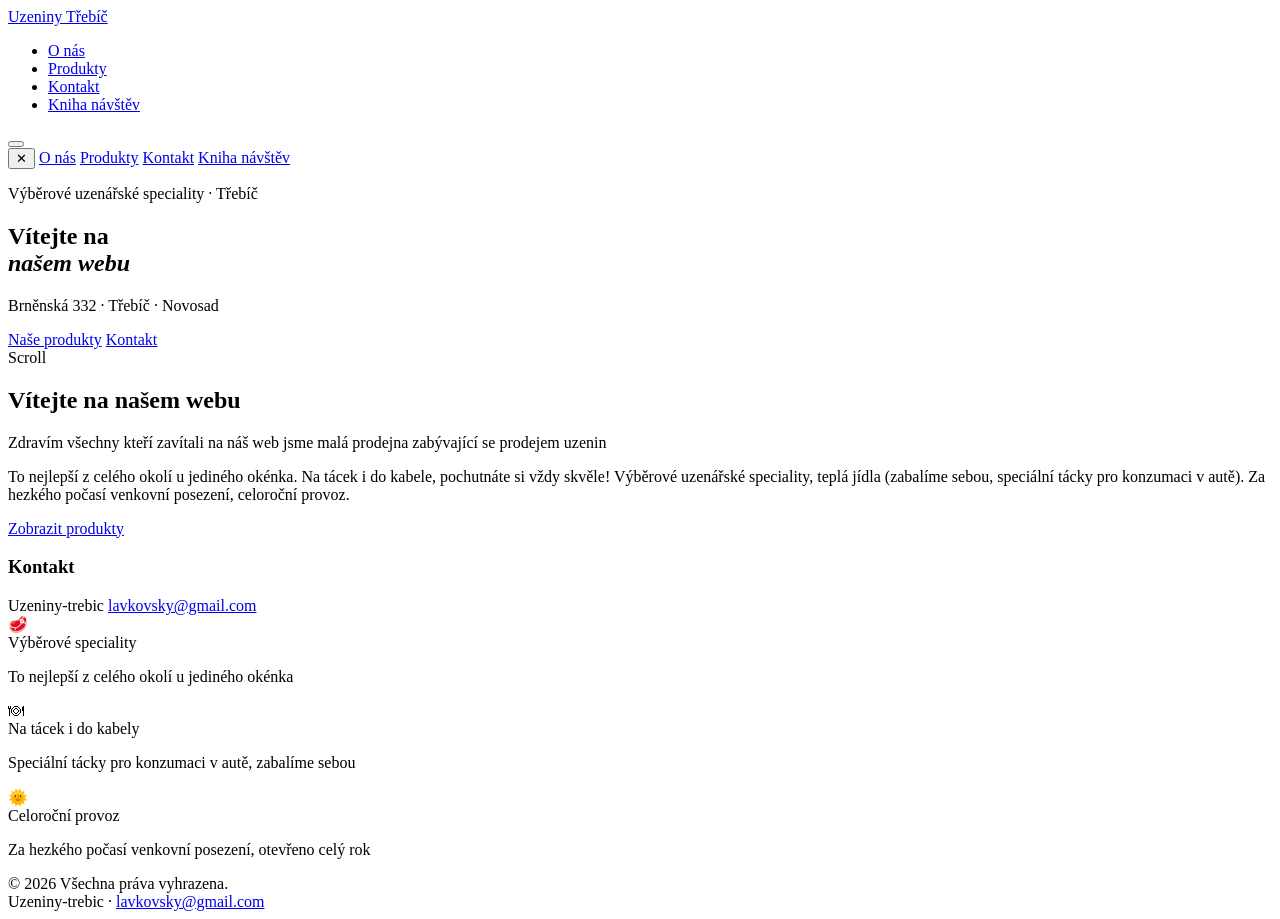
==== index.html @ b86b6256 "Add files via upload" ====
<!DOCTYPE html>
<html lang="cs">
<head>
  <meta charset="UTF-8">
  <meta name="viewport" content="width=device-width, initial-scale=1.0">
  <title>Uzeniny Třebíč – Výběrové uzenářské speciality</title>
  <meta name="description" content="Výběrové uzenářské speciality v Třebíči. Kančí, jelení, vepřové klobásy, salámy, paštiky a další. Brněnská 332, u autobazaru Novosad. Otevřeno PO–PÁ 8:45–18:30.">
  <meta name="keywords" content="uzeniny Třebíč, klobásy Třebíč, uzenářské speciality, kančí klobása, jelení klobása, salámy, Brněnská Třebíč">
  <meta name="robots" content="index, follow">
  <meta name="author" content="Uzeniny Třebíč">
  <link rel="canonical" href="https://uzeniny-trebic.cz/index.html">

  <!-- Open Graph -->
  <meta property="og:type" content="website">
  <meta property="og:title" content="Uzeniny Třebíč – Výběrové uzenářské speciality">
  <meta property="og:description" content="Výběrové uzenářské speciality v Třebíči. Kančí, jelení, vepřové klobásy, salámy, paštiky a další. Brněnská 332, u autobazaru Novosad. Otevřeno PO–PÁ 8:45–18:30.">
  <meta property="og:image" content="https://ee59ad6bb3.cbaul-cdnwnd.com/f93dec64bc5c39da0f9301e7d431adca/200000031-91f5d91f5f/avk-uzenar_stanek_VIZU%20(1)_2.jpg">
  <meta property="og:locale" content="cs_CZ">

  <!-- Schema.org strukturovaná data -->
  <script type="application/ld+json">
  {
    "@context": "https://schema.org",
    "@type": "FoodEstablishment",
    "name": "Uzeniny Třebíč",
    "description": "Výběrové uzenářské speciality v Třebíči",
    "address": {
      "@type": "PostalAddress",
      "streetAddress": "Brněnská 332",
      "addressLocality": "Třebíč",
      "addressCountry": "CZ"
    },
    "openingHours": ["Mo-Fr 08:45-18:30", "Sa 08:00-14:00"],
    "email": "lavkovsky@gmail.com",
    "image": "https://ee59ad6bb3.cbaul-cdnwnd.com/f93dec64bc5c39da0f9301e7d431adca/200000031-91f5d91f5f/avk-uzenar_stanek_VIZU%20(1)_2.jpg"
  }
  </script>
  <link rel="stylesheet" href="css/style.css">
  <link rel="stylesheet" href="css/index.css">
</head>
<body>

  <!-- NAVIGATION -->
  <nav class="navbar" id="navbar">
    <a href="index.html" class="navbar__logo">Uzeniny <span>Třebíč</span></a>
    <ul class="navbar__links">
      <li><a href="o-nas.html">O nás</a></li>
      <li><a href="produkty.html">Produkty</a></li>
      <li><a href="kontakt.html">Kontakt</a></li>
      <li><a href="kniha-navstev.html">Kniha návštěv</a></li>
    </ul>
    <button class="hamburger" id="hamburger" aria-label="Otevřít menu">
      <span></span><span></span><span></span>
    </button>
  </nav>

  <!-- MOBILE NAV -->
  <div class="mobile-nav" id="mobileNav">
    <button class="mobile-nav__close" id="mobileNavClose" aria-label="Zavřít menu">&#x2715;</button>
    <a href="o-nas.html">O nás</a>
    <a href="produkty.html">Produkty</a>
    <a href="kontakt.html">Kontakt</a>
    <a href="kniha-navstev.html">Kniha návštěv</a>
  </div>

  <!-- HERO -->
  <section class="hero hero--index">
    <div class="hero__bg"></div>
    <div class="hero__content">
      <p class="hero__eyebrow">Výběrové uzenářské speciality · Třebíč</p>
      <h1 class="hero__title">Vítejte na<br><em>našem webu</em></h1>
      <p class="hero__subtitle">Brněnská 332 · Třebíč · Novosad</p>
      <div class="hero__buttons">
        <a href="produkty.html" class="btn btn-primary">Naše produkty</a>
        <a href="kontakt.html" class="btn btn-outline">Kontakt</a>
      </div>
    </div>
    <div class="hero__scroll">
      <div class="hero__scroll-line"></div>
      <span>Scroll</span>
    </div>
  </section>

  <!-- INTRO TEXT -->
  <section class="intro-section">
    <div class="intro-grid">
      <div class="intro__main">
        <h2 class="intro__heading reveal">Vítejte na našem webu</h2>
        <p class="intro__text reveal reveal-delay-1">Zdravím všechny kteří zavítali na náš web jsme malá prodejna zabývající se prodejem uzenin</p>
        <p class="intro__text reveal reveal-delay-1">To nejlepší z celého okolí u jediného okénka. Na tácek i do kabele, pochutnáte si vždy skvěle! Výběrové uzenářské speciality, teplá jídla (zabalíme sebou, speciální tácky pro konzumaci v autě). Za hezkého počasí venkovní posezení, celoroční provoz.</p>
        <div class="divider reveal reveal-delay-2"></div>
        <a href="produkty.html" class="btn btn-primary">Zobrazit produkty</a>
      </div>

      <!-- SIDEBAR -->
      <aside class="sidebar">
        <div class="sidebar__widget">
          <h3>Kontakt</h3>
          <span class="sidebar__contact-name">Uzeniny-trebic</span>
          <a class="sidebar__contact-email" href="mailto:lavkovsky@gmail.com">lavkovsky@gmail.com</a>
        </div>
      </aside>
    </div>
  </section>

  <!-- FEATURES -->
  <section class="features-section">
    <div class="features-grid">
      <div class="feature-card reveal">
        <span class="feature-card__icon">&#x1F969;</span>
        <div class="feature-card__title">Výběrové speciality</div>
        <p class="feature-card__text">To nejlepší z celého okolí u jediného okénka</p>
      </div>
      <div class="feature-card reveal">
        <span class="feature-card__icon">&#x1F37D;</span>
        <div class="feature-card__title">Na tácek i do kabely</div>
        <p class="feature-card__text">Speciální tácky pro konzumaci v autě, zabalíme sebou</p>
      </div>
      <div class="feature-card reveal">
        <span class="feature-card__icon">&#x1F31E;</span>
        <div class="feature-card__title">Celoroční provoz</div>
        <p class="feature-card__text">Za hezkého počasí venkovní posezení, otevřeno celý rok</p>
      </div>
    </div>
  </section>

  <!-- FOOTER -->
  <footer>
    <span class="footer__copy">© 2026 Všechna práva vyhrazena.</span>
    <div class="footer__contact">
      <span class="sidebar__contact-name">Uzeniny-trebic</span> ·
      <a href="mailto:lavkovsky@gmail.com">lavkovsky@gmail.com</a>
    </div>
  </footer>

  <script>
    const navbar = document.getElementById('navbar');
    window.addEventListener('scroll', () => {
      navbar.classList.toggle('scrolled', window.scrollY > 60);
    });
    const hamburger = document.getElementById('hamburger');
    const mobileNav = document.getElementById('mobileNav');
    const mobileNavClose = document.getElementById('mobileNavClose');
    hamburger.addEventListener('click', () => mobileNav.classList.add('open'));
    mobileNavClose.addEventListener('click', () => mobileNav.classList.remove('open'));
    mobileNav.querySelectorAll('a').forEach(a => {
      a.addEventListener('click', () => mobileNav.classList.remove('open'));
    });
  </script>

  <script>
    // ---- SCROLL REVEAL ----
    const revealEls = document.querySelectorAll('.reveal');
    if (revealEls.length > 0) {
      const observer = new IntersectionObserver((entries) => {
        entries.forEach(entry => {
          if (entry.isIntersecting) {
            entry.target.classList.add('visible');
            observer.unobserve(entry.target);
          }
        });
      }, { threshold: 0.12 });
      revealEls.forEach(el => observer.observe(el));
    }
  </script>
</body>
</html>
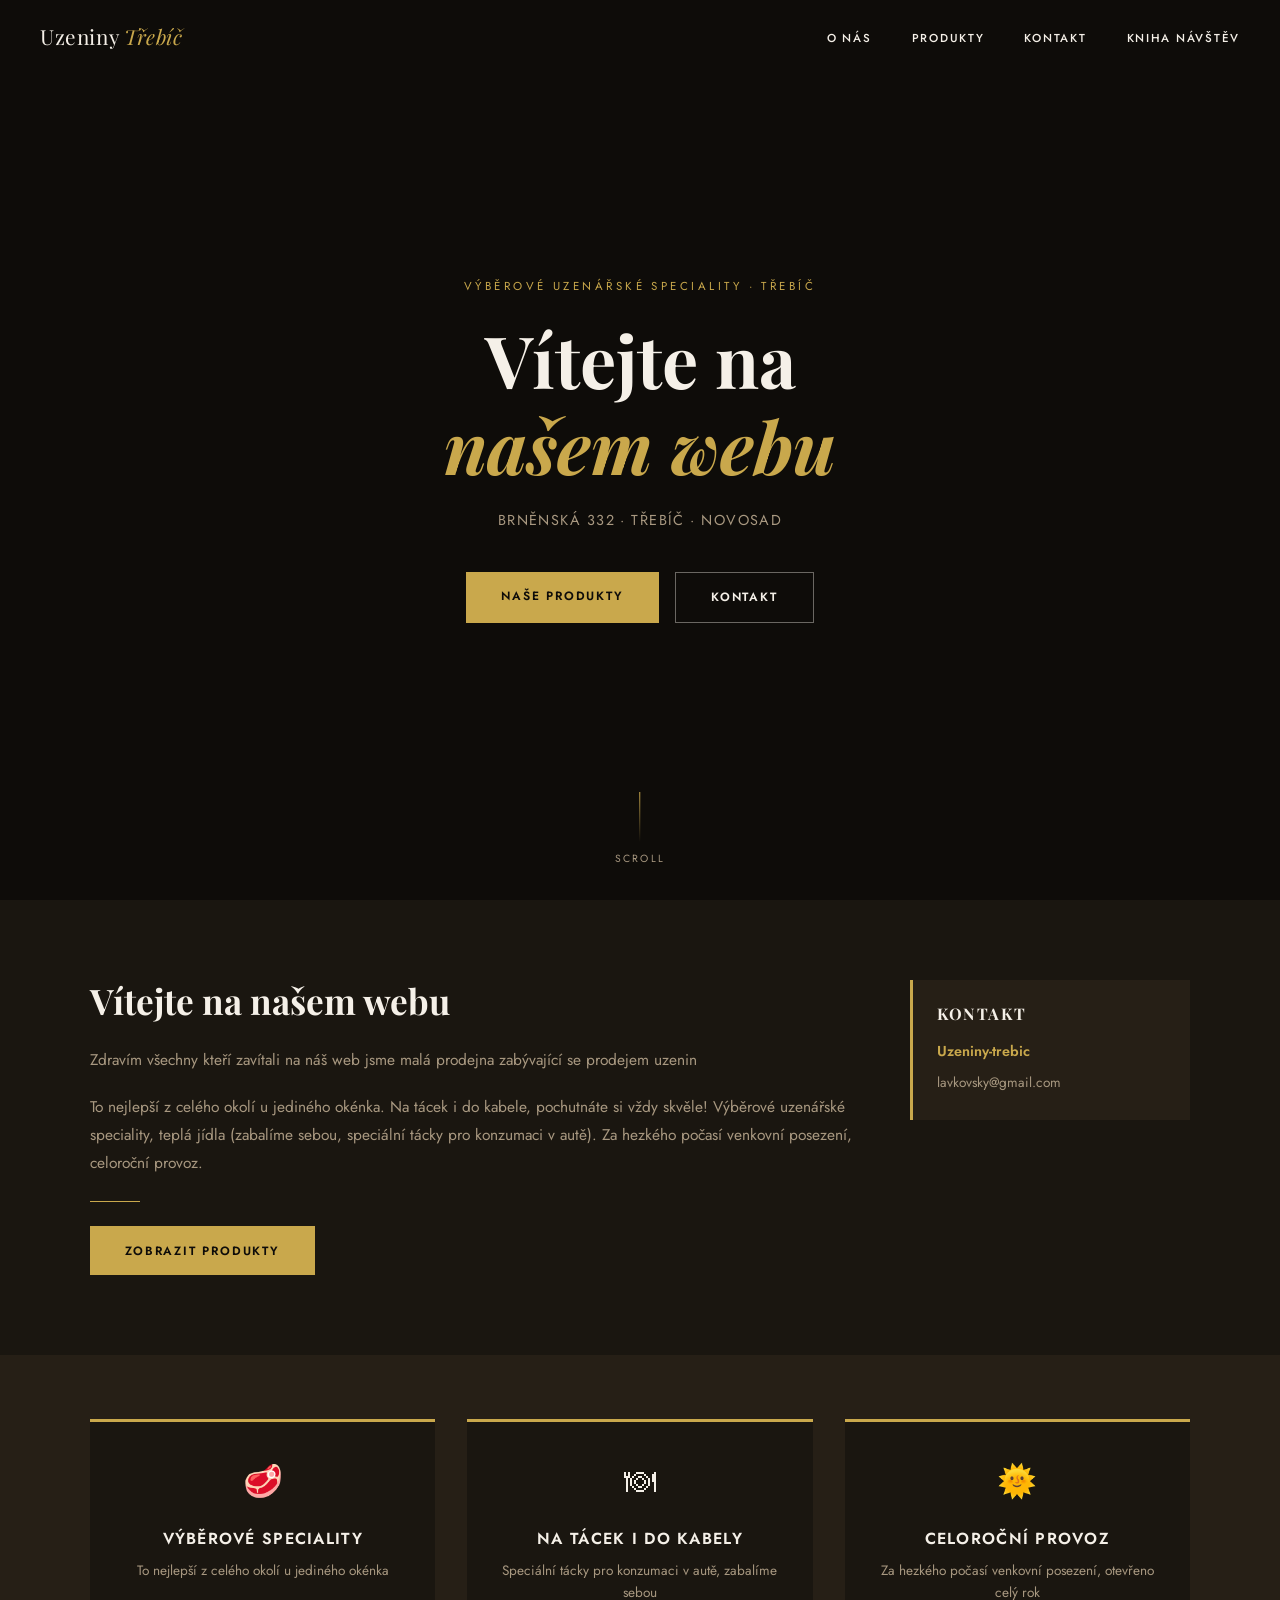
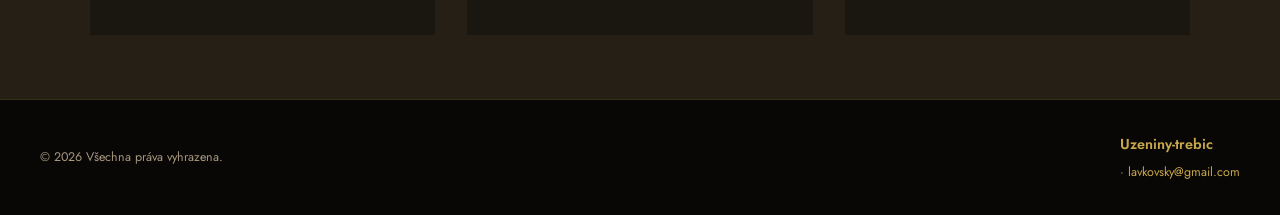
==== commit cc210373: "Add files via upload" ====
--- a/index.html
+++ b/index.html
@@ -35,8 +35,8 @@
     "image": "https://ee59ad6bb3.cbaul-cdnwnd.com/f93dec64bc5c39da0f9301e7d431adca/200000031-91f5d91f5f/avk-uzenar_stanek_VIZU%20(1)_2.jpg"
   }
   </script>
-  <link rel="stylesheet" href="css/style.css">
-  <link rel="stylesheet" href="css/index.css">
+  <link rel="stylesheet" href="style.css">
+  <link rel="stylesheet" href="index.css">
 </head>
 <body>
 
--- a/style.css
+++ b/style.css
@@ -0,0 +1,478 @@
+/* =============================================
+   VÝBĚROVÉ UZENÁŘSKÉ SPECIALITY - Společné styly
+   ============================================= */
+
+@import url('https://fonts.googleapis.com/css2?family=Jost:ital,wght@0,300;0,400;0,500;0,600;1,300;1,400&family=Playfair+Display:ital,wght@0,400;0,700;1,400;1,700&display=swap');
+
+*, *::before, *::after {
+  box-sizing: border-box;
+  margin: 0;
+  padding: 0;
+}
+
+:root {
+  --bg-dark:      #0e0c09;
+  --bg-section1:  #1a1610;
+  --bg-section2:  #261f16;
+  --bg-section3:  #1f1a12;
+  --accent:       #c9a84c;
+  --accent-hover: #e0bf6a;
+  --text-light:   #f5f0e8;
+  --text-muted:   #a89880;
+  --text-dark:    #0e0c09;
+  --border:       rgba(201,168,76,0.25);
+  --red:          #c0392b;
+}
+
+html {
+  scroll-behavior: smooth;
+}
+
+body {
+  background-color: var(--bg-dark);
+  color: var(--text-light);
+  font-family: 'Jost', sans-serif;
+  font-weight: 400;
+  line-height: 1.7;
+  overflow-x: hidden;
+}
+
+/* ---- TYPOGRAPHY ---- */
+h1, h2, h3, h4 {
+  font-family: 'Playfair Display', serif;
+  line-height: 1.2;
+}
+
+h1 { font-size: clamp(2.2rem, 5vw, 3.8rem); }
+h2 { font-size: clamp(1.8rem, 3.5vw, 2.8rem); }
+h3 { font-size: clamp(1.2rem, 2vw, 1.6rem); }
+
+p { font-size: 1rem; color: var(--text-muted); }
+
+a {
+  color: var(--accent);
+  text-decoration: none;
+  transition: color 0.3s;
+}
+a:hover { color: var(--accent-hover); }
+
+/* ---- NAVIGATION ---- */
+.navbar {
+  position: fixed;
+  top: 0;
+  left: 0;
+  right: 0;
+  z-index: 1000;
+  padding: 1.2rem 2.5rem;
+  display: flex;
+  align-items: center;
+  justify-content: space-between;
+  transition: background 0.4s, padding 0.4s;
+}
+
+.navbar.scrolled {
+  background: rgba(14, 12, 9, 0.97);
+  padding: 0.8rem 2.5rem;
+  border-bottom: 1px solid var(--border);
+}
+
+.navbar__logo {
+  font-family: 'Playfair Display', serif;
+  font-size: 1.3rem;
+  color: var(--text-light);
+  letter-spacing: 0.03em;
+}
+
+.navbar__logo span {
+  font-style: italic;
+  color: var(--accent);
+}
+
+.navbar__links {
+  display: flex;
+  align-items: center;
+  gap: 2.5rem;
+  list-style: none;
+}
+
+.navbar__links a {
+  color: var(--text-light);
+  font-size: 0.72rem;
+  font-weight: 500;
+  letter-spacing: 0.15em;
+  text-transform: uppercase;
+  transition: color 0.3s;
+}
+
+.navbar__links a:hover,
+.navbar__links a.active {
+  color: var(--accent);
+}
+
+/* Hamburger */
+.hamburger {
+  display: none;
+  flex-direction: column;
+  gap: 5px;
+  cursor: pointer;
+  background: none;
+  border: none;
+  padding: 4px;
+}
+
+.hamburger span {
+  display: block;
+  width: 26px;
+  height: 2px;
+  background: var(--text-light);
+  transition: all 0.3s;
+}
+
+/* Mobile nav */
+.mobile-nav {
+  display: none;
+  position: fixed;
+  top: 0;
+  left: 0;
+  right: 0;
+  bottom: 0;
+  background: rgba(14, 12, 9, 0.98);
+  z-index: 999;
+  flex-direction: column;
+  align-items: center;
+  justify-content: center;
+  gap: 2rem;
+}
+
+.mobile-nav.open {
+  display: flex;
+}
+
+.mobile-nav a {
+  color: var(--text-light);
+  font-size: 1.5rem;
+  font-family: 'Playfair Display', serif;
+  letter-spacing: 0.05em;
+}
+
+.mobile-nav a:hover { color: var(--accent); }
+
+.mobile-nav__close {
+  position: absolute;
+  top: 1.5rem;
+  right: 2rem;
+  background: none;
+  border: none;
+  color: var(--text-light);
+  font-size: 2rem;
+  cursor: pointer;
+}
+
+/* ---- HERO ---- */
+.hero {
+  position: relative;
+  min-height: 100vh;
+  display: flex;
+  align-items: center;
+  justify-content: center;
+  text-align: center;
+  overflow: hidden;
+}
+
+.hero__bg {
+  position: absolute;
+  inset: 0;
+  background-image: url('https://ee59ad6bb3.cbaul-cdnwnd.com/f93dec64bc5c39da0f9301e7d431adca/200000031-91f5d91f5f/avk-uzenar_stanek_VIZU%20(1)_2.jpg?ph=ee59ad6bb3');
+  background-size: cover;
+  background-position: center;
+  filter: brightness(0.35);
+  z-index: 0;
+}
+
+.hero__content {
+  position: relative;
+  z-index: 1;
+  padding: 0 1.5rem;
+  max-width: 800px;
+}
+
+.hero__eyebrow {
+  font-size: 0.72rem;
+  letter-spacing: 0.3em;
+  text-transform: uppercase;
+  color: var(--accent);
+  margin-bottom: 1.2rem;
+}
+
+.hero__title {
+  color: var(--text-light);
+  margin-bottom: 1.2rem;
+}
+
+.hero__title em {
+  font-style: italic;
+  color: var(--accent);
+}
+
+.hero__subtitle {
+  font-size: 0.9rem;
+  letter-spacing: 0.1em;
+  text-transform: uppercase;
+  color: var(--text-muted);
+  margin-bottom: 2.5rem;
+}
+
+.hero__buttons {
+  display: flex;
+  gap: 1rem;
+  justify-content: center;
+  flex-wrap: wrap;
+}
+
+.hero__scroll {
+  position: absolute;
+  bottom: 2rem;
+  left: 50%;
+  transform: translateX(-50%);
+  z-index: 1;
+  display: flex;
+  flex-direction: column;
+  align-items: center;
+  gap: 0.5rem;
+  color: var(--text-muted);
+  font-size: 0.65rem;
+  letter-spacing: 0.2em;
+  text-transform: uppercase;
+}
+
+.hero__scroll-line {
+  width: 1px;
+  height: 50px;
+  background: linear-gradient(to bottom, var(--accent), transparent);
+}
+
+/* ---- BUTTONS ---- */
+.btn {
+  display: inline-block;
+  padding: 0.9rem 2.2rem;
+  font-family: 'Jost', sans-serif;
+  font-size: 0.75rem;
+  font-weight: 600;
+  letter-spacing: 0.15em;
+  text-transform: uppercase;
+  cursor: pointer;
+  transition: all 0.3s;
+  border: none;
+}
+
+.btn-primary {
+  background: var(--accent);
+  color: var(--text-dark);
+}
+
+.btn-primary:hover {
+  background: var(--accent-hover);
+  color: var(--text-dark);
+}
+
+.btn-outline {
+  background: transparent;
+  color: var(--text-light);
+  border: 1px solid rgba(245,240,232,0.4);
+}
+
+.btn-outline:hover {
+  border-color: var(--accent);
+  color: var(--accent);
+}
+
+/* ---- SECTIONS ---- */
+.section {
+  padding: 5rem 2rem;
+}
+
+.section-dark { background: var(--bg-dark); }
+.section-1    { background: var(--bg-section1); }
+.section-2    { background: var(--bg-section2); }
+.section-3    { background: var(--bg-section3); }
+
+.container {
+  max-width: 1100px;
+  margin: 0 auto;
+}
+
+.section__label {
+  font-size: 0.7rem;
+  letter-spacing: 0.3em;
+  text-transform: uppercase;
+  color: var(--accent);
+  margin-bottom: 0.8rem;
+}
+
+.section__title {
+  color: var(--text-light);
+  margin-bottom: 2rem;
+}
+
+.section__title em {
+  font-style: italic;
+  color: var(--accent);
+}
+
+.divider {
+  width: 50px;
+  height: 1px;
+  background: var(--accent);
+  margin: 1.5rem 0;
+}
+
+/* ---- BREADCRUMB ---- */
+.breadcrumb {
+  background: var(--bg-section1);
+  padding: 5.5rem 2.5rem 1rem;
+  font-size: 0.78rem;
+  color: var(--text-muted);
+  letter-spacing: 0.05em;
+}
+
+.breadcrumb a { color: var(--text-muted); }
+.breadcrumb a:hover { color: var(--accent); }
+.breadcrumb span { color: var(--accent); }
+
+/* ---- FOOTER ---- */
+footer {
+  background: #080705;
+  padding: 2rem 2.5rem;
+  border-top: 1px solid var(--border);
+  display: flex;
+  flex-wrap: wrap;
+  align-items: center;
+  justify-content: space-between;
+  gap: 1rem;
+}
+
+.footer__copy {
+  font-size: 0.78rem;
+  color: var(--text-muted);
+}
+
+.footer__contact {
+  font-size: 0.78rem;
+  color: var(--text-muted);
+}
+
+.footer__contact a { color: var(--accent); }
+
+/* ---- SIDEBAR ---- */
+.layout-with-sidebar {
+  display: grid;
+  grid-template-columns: 1fr 280px;
+  gap: 3rem;
+  align-items: start;
+}
+
+.sidebar {
+  display: flex;
+  flex-direction: column;
+  gap: 2rem;
+}
+
+.sidebar__widget {
+  background: var(--bg-section2);
+  padding: 1.5rem;
+  border-left: 3px solid var(--accent);
+}
+
+.sidebar__widget h3 {
+  font-size: 1rem;
+  color: var(--text-light);
+  margin-bottom: 1rem;
+  text-transform: uppercase;
+  letter-spacing: 0.1em;
+}
+
+.sidebar__search {
+  display: flex;
+  flex-direction: column;
+  gap: 0.5rem;
+}
+
+.sidebar__search input {
+  background: var(--bg-dark);
+  border: 1px solid var(--border);
+  color: var(--text-light);
+  padding: 0.6rem 0.8rem;
+  font-family: 'Jost', sans-serif;
+  font-size: 0.85rem;
+  width: 100%;
+  outline: none;
+}
+
+.sidebar__search input:focus { border-color: var(--accent); }
+
+.sidebar__search .btn {
+  width: 100%;
+  text-align: center;
+  padding: 0.6rem;
+}
+
+.sidebar__contact-name {
+  color: var(--accent);
+  font-size: 0.9rem;
+  font-weight: 600;
+  display: block;
+  margin-bottom: 0.3rem;
+}
+
+.sidebar__contact-email {
+  color: var(--text-muted);
+  font-size: 0.85rem;
+}
+
+/* ---- ANIMATIONS ---- */
+@keyframes fadeUp {
+  from { opacity: 0; transform: translateY(30px); }
+  to   { opacity: 1; transform: translateY(0); }
+}
+
+.fade-up {
+  animation: fadeUp 0.7s ease forwards;
+}
+
+/* ---- RESPONSIVE ---- */
+@media (max-width: 900px) {
+  .navbar__links { display: none; }
+  .hamburger { display: flex; }
+
+  .layout-with-sidebar {
+    grid-template-columns: 1fr;
+  }
+
+  .sidebar {
+    order: -1;
+  }
+}
+
+@media (max-width: 600px) {
+  .navbar { padding: 1rem 1.2rem; }
+  .section { padding: 3.5rem 1.2rem; }
+  .hero__buttons { flex-direction: column; align-items: center; }
+  footer { flex-direction: column; text-align: center; }
+}
+
+/* ---- SCROLL REVEAL ANIMATIONS ---- */
+.reveal {
+  opacity: 0;
+  transform: translateY(40px);
+  transition: opacity 0.7s ease, transform 0.7s ease;
+}
+
+.reveal.visible {
+  opacity: 1;
+  transform: translateY(0);
+}
+
+.reveal-delay-1 { transition-delay: 0.1s; }
+.reveal-delay-2 { transition-delay: 0.2s; }
+.reveal-delay-3 { transition-delay: 0.3s; }
+.reveal-delay-4 { transition-delay: 0.4s; }
--- a/index.css
+++ b/index.css
@@ -0,0 +1,100 @@
+/* =============================================
+   INDEX - Úvodní stránka
+   ============================================= */
+
+/* Intro text box */
+.intro-section {
+  background: var(--bg-section1);
+  padding: 5rem 2rem;
+}
+
+.intro-grid {
+  display: grid;
+  grid-template-columns: 1fr 280px;
+  gap: 3rem;
+  max-width: 1100px;
+  margin: 0 auto;
+  align-items: start;
+}
+
+.intro__heading {
+  color: var(--text-light);
+  margin-bottom: 1.5rem;
+  font-size: clamp(1.6rem, 3vw, 2.2rem);
+}
+
+.intro__text {
+  color: var(--text-muted);
+  font-size: 0.97rem;
+  line-height: 1.8;
+  margin-bottom: 1.2rem;
+}
+
+.intro__text + .intro__text {
+  margin-top: 0;
+}
+
+/* Feature cards */
+.features-section {
+  background: var(--bg-section2);
+  padding: 4rem 2rem;
+}
+
+.features-grid {
+  display: grid;
+  grid-template-columns: repeat(3, 1fr);
+  gap: 2rem;
+  max-width: 1100px;
+  margin: 0 auto;
+}
+
+.feature-card {
+  background: var(--bg-section1);
+  padding: 2rem;
+  border-top: 3px solid var(--accent);
+  text-align: center;
+}
+
+.feature-card__icon {
+  font-size: 2rem;
+  margin-bottom: 1rem;
+  display: block;
+}
+
+.feature-card__title {
+  color: var(--text-light);
+  font-size: 1rem;
+  font-family: 'Jost', sans-serif;
+  font-weight: 600;
+  letter-spacing: 0.08em;
+  text-transform: uppercase;
+  margin-bottom: 0.5rem;
+}
+
+.feature-card__text {
+  color: var(--text-muted);
+  font-size: 0.85rem;
+  line-height: 1.6;
+}
+
+/* Hero specifics for index */
+.hero--index .hero__title {
+  font-size: clamp(2.5rem, 6vw, 4.5rem);
+}
+
+/* Responsive */
+@media (max-width: 900px) {
+  .intro-grid {
+    grid-template-columns: 1fr;
+  }
+
+  .features-grid {
+    grid-template-columns: 1fr;
+    gap: 1.2rem;
+  }
+}
+
+@media (max-width: 600px) {
+  .intro-section { padding: 3rem 1.2rem; }
+  .features-section { padding: 3rem 1.2rem; }
+}
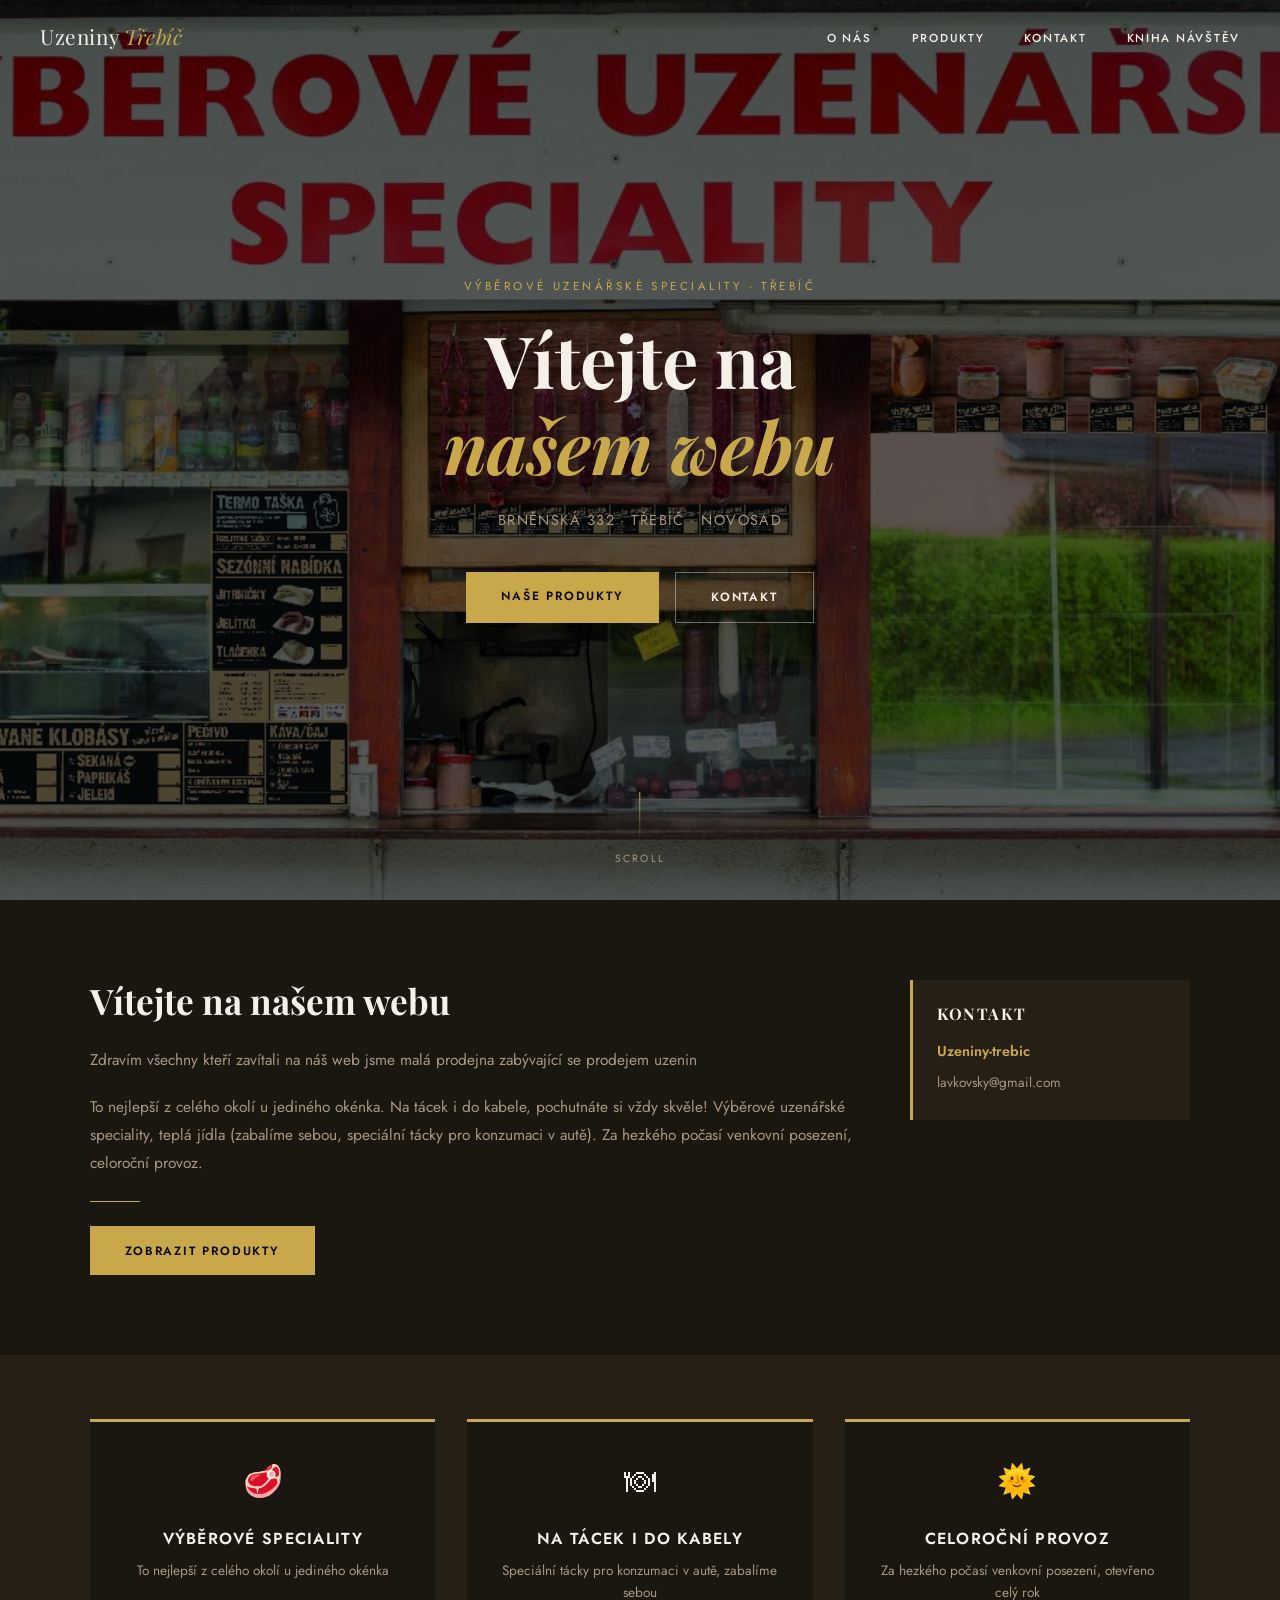
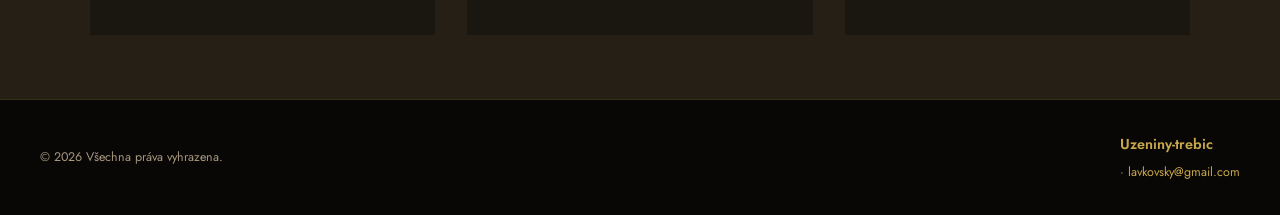
==== commit 2a0e3041: "Refactor mobile navigation toggle functionality" ====
--- a/index.html
+++ b/index.html
@@ -4,7 +4,7 @@
   <meta charset="UTF-8">
   <meta name="viewport" content="width=device-width, initial-scale=1.0">
   <title>Uzeniny Třebíč – Výběrové uzenářské speciality</title>
-  <meta name="description" content="Výběrové uzenářské speciality v Třebíči. Kančí, jelení, vepřové klobásy, salámy, paštiky a další. Brněnská 332, u autobazaru Novosad. Otevřeno PO–PÁ 8:45–18:30.">
+  <meta name="description" content="Vùběrové uzenářské speciality v Třebíči. Kančí, jelení, vepřové klobásy, salámy, paštiky a další. Brněnská 332, u autobazaru Novosad. Otevřeno PO–PÁ 8:45–18:30.">
   <meta name="keywords" content="uzeniny Třebíč, klobásy Třebíč, uzenářské speciality, kančí klobása, jelení klobása, salámy, Brněnská Třebíč">
   <meta name="robots" content="index, follow">
   <meta name="author" content="Uzeniny Třebíč">
@@ -23,7 +23,7 @@
     "@context": "https://schema.org",
     "@type": "FoodEstablishment",
     "name": "Uzeniny Třebíč",
-    "description": "Výběrové uzenářské speciality v Třebíči",
+    "description": "Vùběrové uzenářské speciality v Třebíči",
     "address": {
       "@type": "PostalAddress",
       "streetAddress": "Brněnská 332",
@@ -141,10 +141,10 @@
     const hamburger = document.getElementById('hamburger');
     const mobileNav = document.getElementById('mobileNav');
     const mobileNavClose = document.getElementById('mobileNavClose');
-    hamburger.addEventListener('click', () => mobileNav.classList.add('open'));
-    mobileNavClose.addEventListener('click', () => mobileNav.classList.remove('open'));
+    hamburger.addEventListener('click', () => { mobileNav.classList.toggle('open'); hamburger.classList.toggle('open'); });
+    mobileNavClose.addEventListener('click', () => { mobileNav.classList.remove('open'); hamburger.classList.remove('open'); });
     mobileNav.querySelectorAll('a').forEach(a => {
-      a.addEventListener('click', () => mobileNav.classList.remove('open'));
+      a.addEventListener('click', () => { mobileNav.classList.remove('open'); hamburger.classList.remove('open'); });
     });
   </script>
 
--- a/style.css
+++ b/style.css
@@ -182,7 +182,7 @@
 .hero__bg {
   position: absolute;
   inset: 0;
-  background-image: url('https://ee59ad6bb3.cbaul-cdnwnd.com/f93dec64bc5c39da0f9301e7d431adca/200000031-91f5d91f5f/avk-uzenar_stanek_VIZU%20(1)_2.jpg?ph=ee59ad6bb3');
+  background-image: url('images/avk-uzenar_stanek_VIZU (1).jpg');
   background-size: cover;
   background-position: center;
   filter: brightness(0.35);
@@ -476,3 +476,19 @@
 .reveal-delay-2 { transition-delay: 0.2s; }
 .reveal-delay-3 { transition-delay: 0.3s; }
 .reveal-delay-4 { transition-delay: 0.4s; }
+
+/* ---- HAMBURGER OPEN STATE ---- */
+.hamburger.open span:nth-child(1) {
+  transform: translateY(7px) rotate(45deg);
+}
+.hamburger.open span:nth-child(2) {
+  opacity: 0;
+}
+.hamburger.open span:nth-child(3) {
+  transform: translateY(-7px) rotate(-45deg);
+}
+
+/* Hide close button when mobile nav is closed */
+.mobile-nav:not(.open) .mobile-nav__close {
+  display: none;
+}
